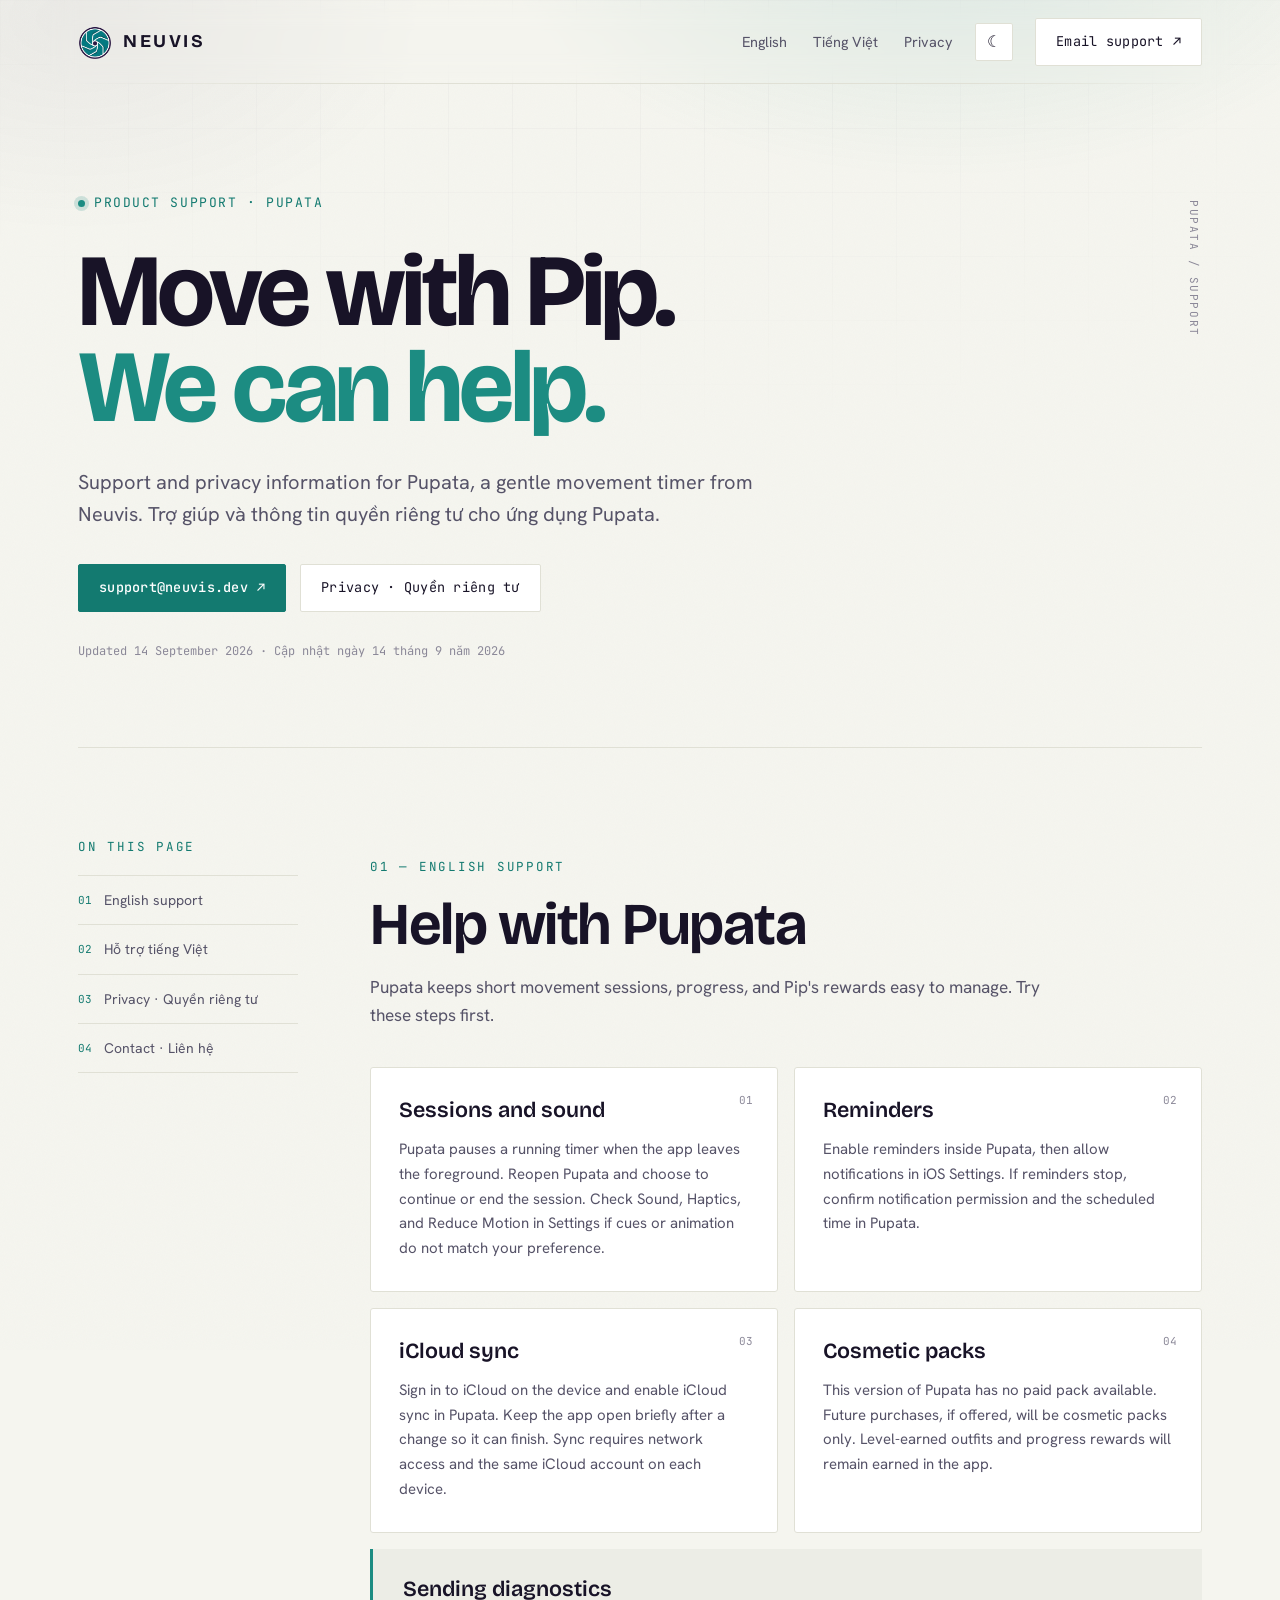
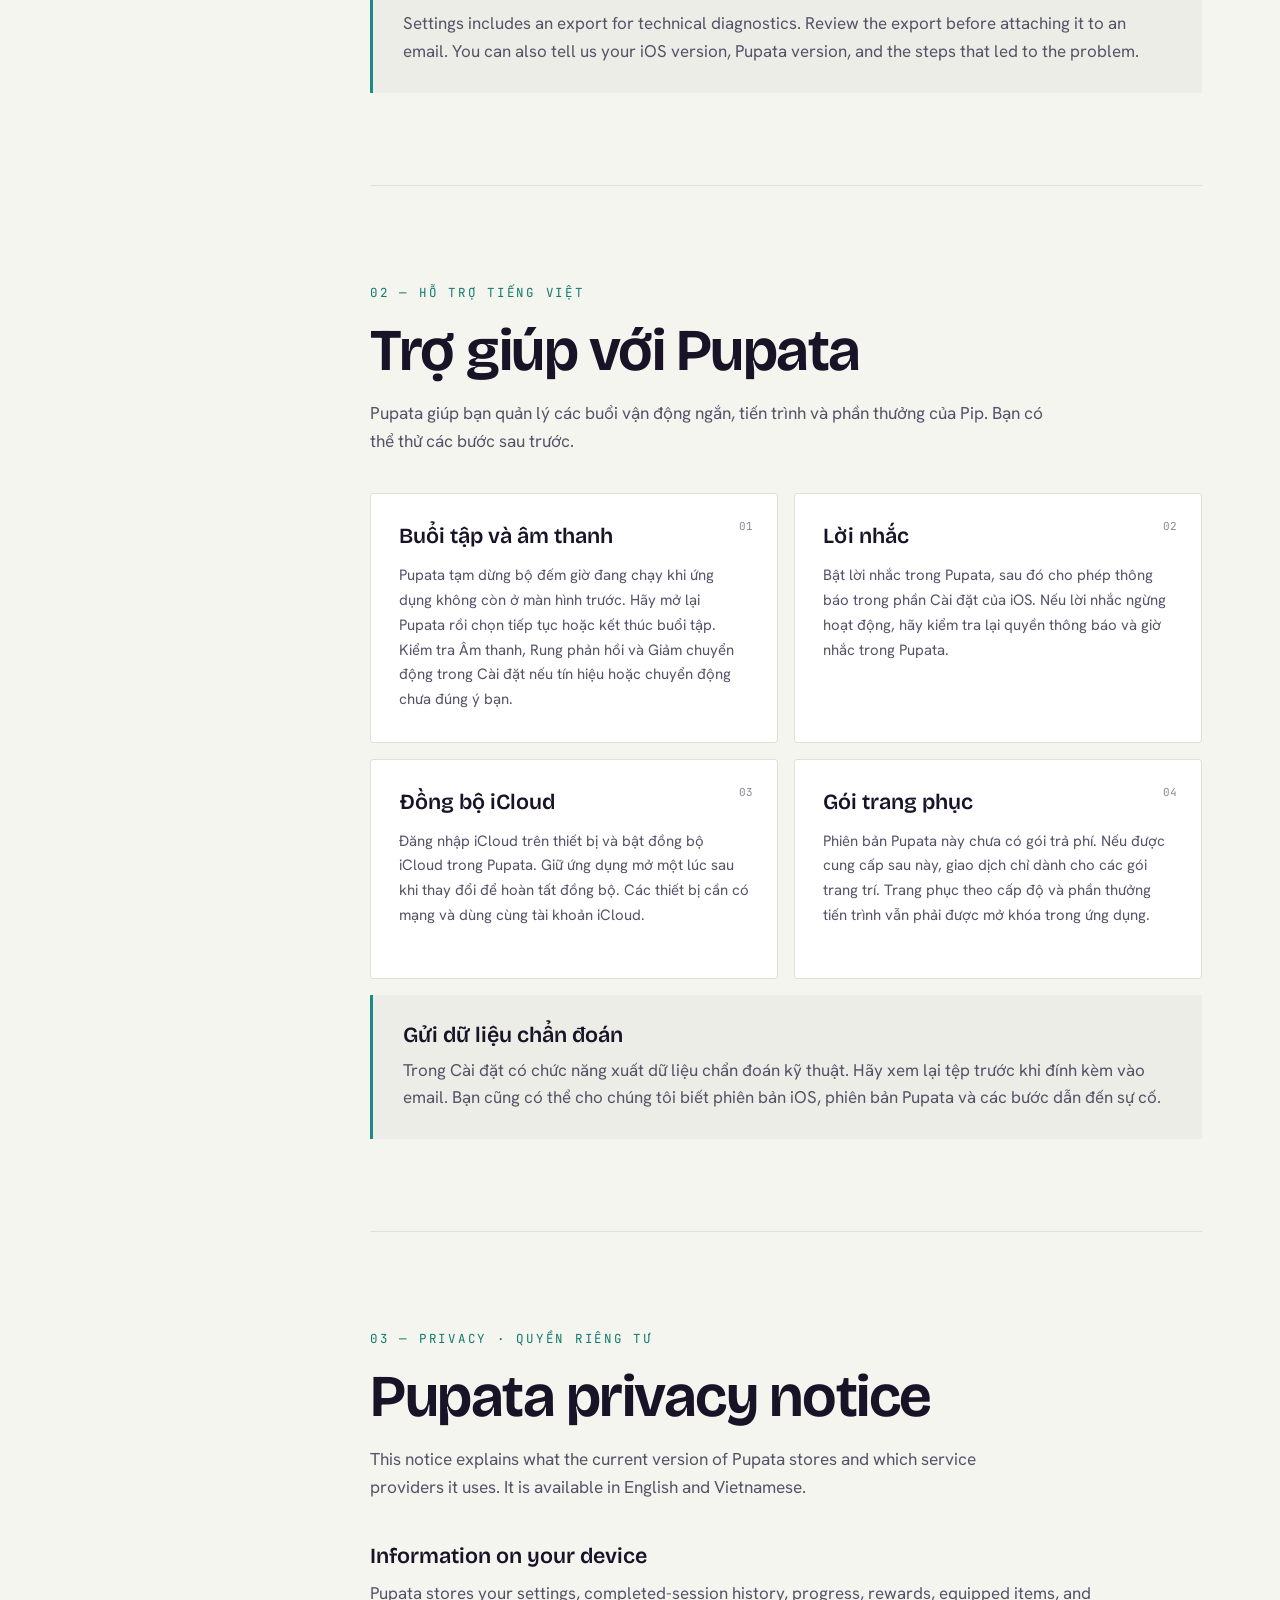
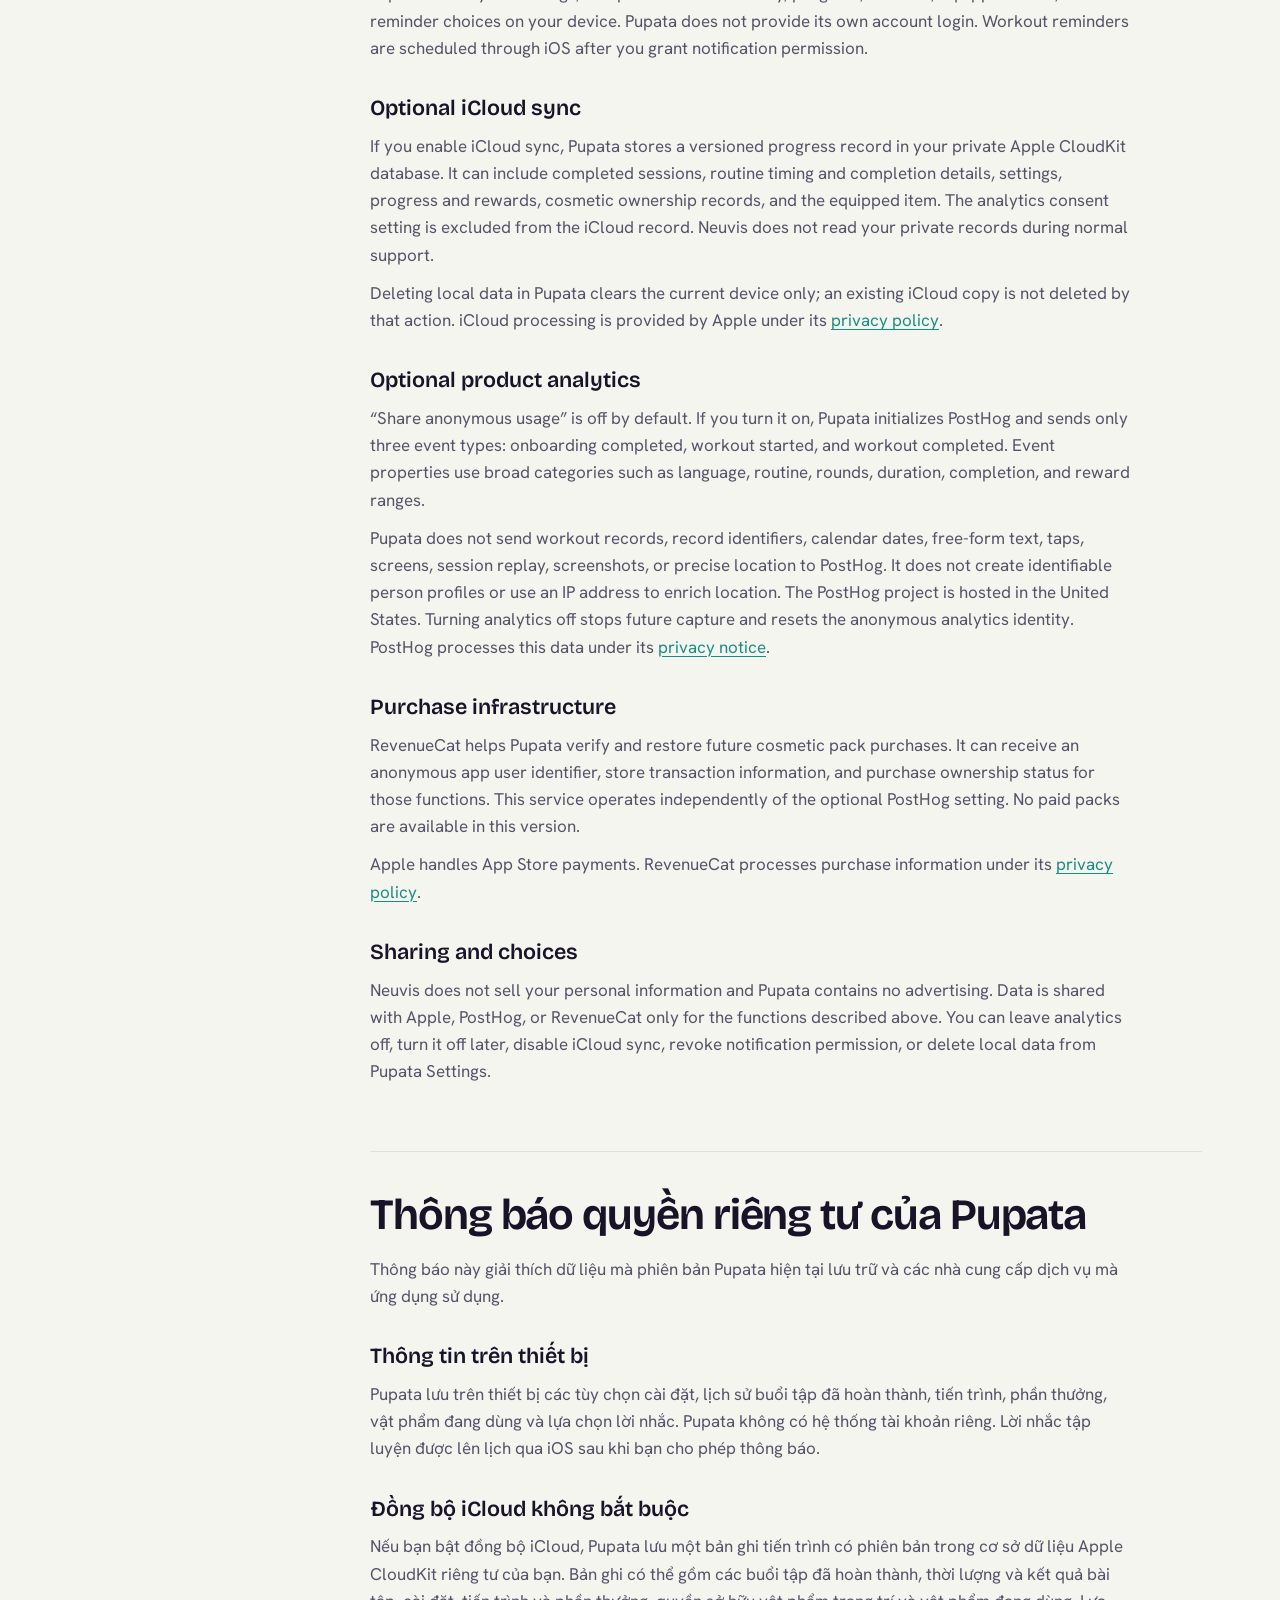
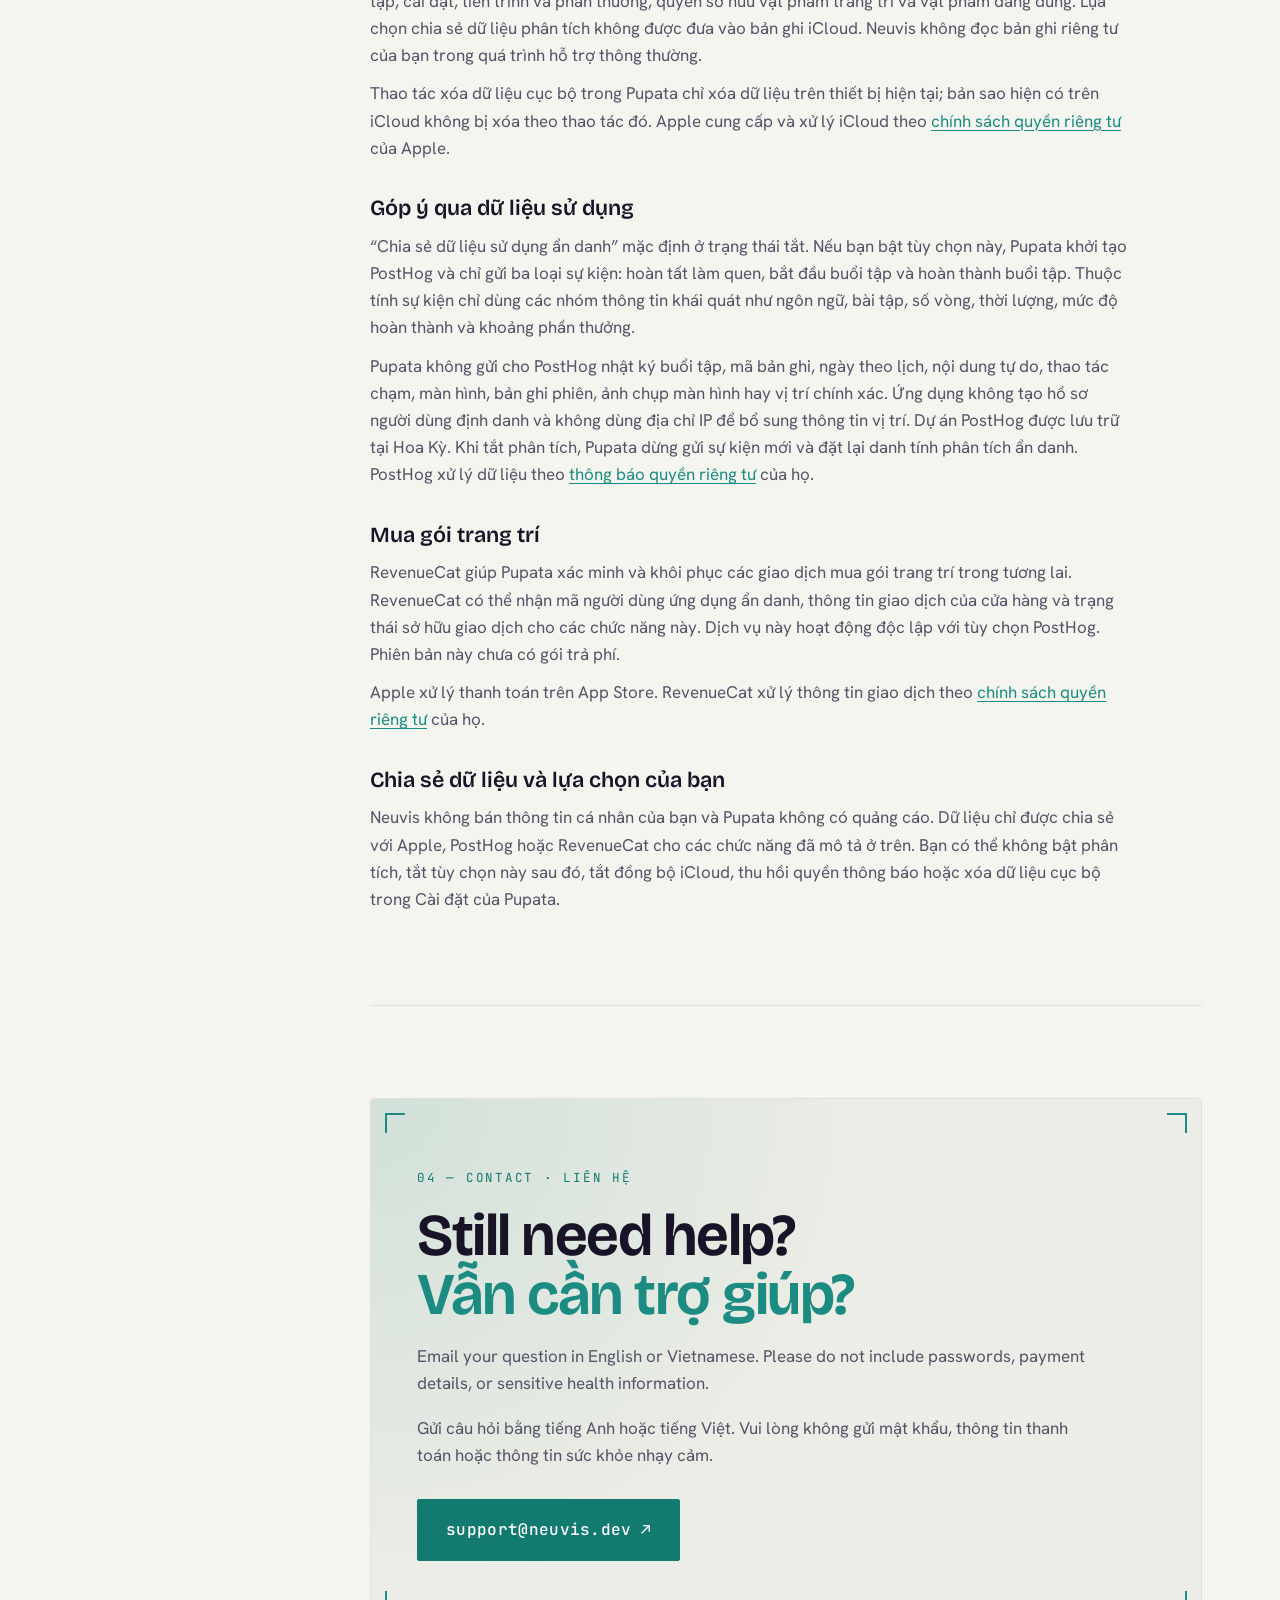
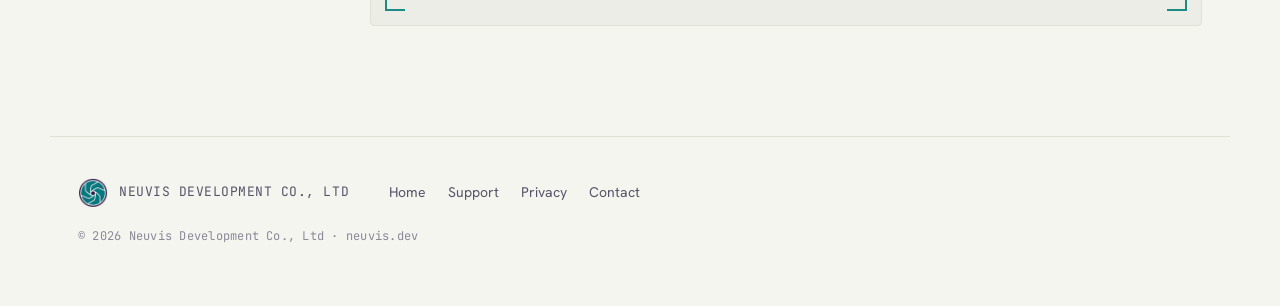
==== support/index.html @ 1e4b280a "Add Pupata support and privacy page" ====
<!DOCTYPE html>
<html lang="en">
<head>
<meta charset="UTF-8" />
<meta name="viewport" content="width=device-width, initial-scale=1.0" />
<title>Pupata support &amp; privacy — Neuvis</title>
<meta name="description" content="English and Vietnamese support, privacy details, and contact information for the Pupata movement timer." />
<meta name="theme-color" content="#f5f5f0" />

<meta property="og:type" content="website" />
<meta property="og:title" content="Pupata support &amp; privacy" />
<meta property="og:description" content="Help, privacy details, and contact information for Pupata." />
<meta property="og:image" content="https://neuvis.dev/assets/og.png" />
<meta property="og:url" content="https://neuvis.dev/support/" />
<meta name="twitter:card" content="summary_large_image" />

<link rel="icon" type="image/png" href="../assets/favicon.png" />
<link rel="apple-touch-icon" href="../assets/apple-touch-icon.png" />
<link rel="canonical" href="https://neuvis.dev/support/" />

<script>try{var t=localStorage.getItem('neuvis-theme');if(t)document.documentElement.setAttribute('data-theme',t);}catch(e){}</script>

<link rel="preconnect" href="https://fonts.googleapis.com" />
<link rel="preconnect" href="https://fonts.gstatic.com" crossorigin />
<link href="https://fonts.googleapis.com/css2?family=Bricolage+Grotesque:opsz,wght@12..96,400;12..96,500;12..96,600;12..96,700;12..96,800&amp;family=Hanken+Grotesk:wght@400;500;600&amp;family=JetBrains+Mono:wght@400;500&amp;display=swap" rel="stylesheet" />
<link rel="stylesheet" href="../styles.css" />
</head>
<body>
<div class="grain" aria-hidden="true"></div>
<div class="grid-bg" aria-hidden="true"></div>

<header class="nav" id="top">
  <a class="nav__brand" href="../" aria-label="Neuvis home">
    <img src="../assets/mark.png" alt="" class="nav__mark" width="34" height="34" />
    <span class="nav__name">NEUVIS</span>
  </a>
  <nav class="nav__links" aria-label="Support page">
    <a href="#english">English</a>
    <a href="#tieng-viet" lang="vi">Tiếng Việt</a>
    <a href="#privacy">Privacy</a>
  </nav>
  <button class="theme" id="themeBtn" aria-label="Switch to dark mode" title="Toggle theme"><span class="theme__icon">☾</span></button>
  <a href="mailto:support@neuvis.dev" class="btn btn--ghost nav__cta">
    <span>Email support</span><i class="arrow">↗</i>
  </a>
  <button class="nav__menu" aria-label="Menu" id="menuBtn">≡</button>
</header>

<main class="support-page">
  <section class="support-hero">
    <p class="hero__eyebrow reveal"><span class="dot"></span>Product support · Pupata</p>
    <h1 class="support-hero__title reveal" style="--d:1">Move with Pip.<br /><em>We can help.</em></h1>
    <p class="support-hero__lede reveal" style="--d:2">
      Support and privacy information for Pupata, a gentle movement timer from Neuvis.
      Trợ giúp và thông tin quyền riêng tư cho ứng dụng Pupata.
    </p>
    <div class="support-hero__actions reveal" style="--d:3">
      <a href="mailto:support@neuvis.dev" class="btn btn--solid"><span>support@neuvis.dev</span><i class="arrow">↗</i></a>
      <a href="#privacy" class="btn btn--ghost"><span>Privacy · Quyền riêng tư</span></a>
    </div>
    <p class="policy-meta reveal" style="--d:4">Updated 14 September 2026 · Cập nhật ngày 14 tháng 9 năm 2026</p>
  </section>

  <div class="support-shell">
    <aside class="support-toc" aria-label="On this page">
      <span class="kicker">On this page</span>
      <nav>
        <a href="#english"><span>01</span> English support</a>
        <a href="#tieng-viet"><span>02</span> Hỗ trợ tiếng Việt</a>
        <a href="#privacy"><span>03</span> Privacy · Quyền riêng tư</a>
        <a href="#contact"><span>04</span> Contact · Liên hệ</a>
      </nav>
    </aside>

    <div class="support-content">
      <section class="support-section" id="english" lang="en">
        <span class="kicker">01 — English support</span>
        <h2>Help with Pupata</h2>
        <p class="support-section__intro">Pupata keeps short movement sessions, progress, and Pip's rewards easy to manage. Try these steps first.</p>

        <div class="support-grid">
          <article class="support-card">
            <span class="support-card__no">01</span>
            <h3>Sessions and sound</h3>
            <p>Pupata pauses a running timer when the app leaves the foreground. Reopen Pupata and choose to continue or end the session. Check Sound, Haptics, and Reduce Motion in Settings if cues or animation do not match your preference.</p>
          </article>
          <article class="support-card">
            <span class="support-card__no">02</span>
            <h3>Reminders</h3>
            <p>Enable reminders inside Pupata, then allow notifications in iOS Settings. If reminders stop, confirm notification permission and the scheduled time in Pupata.</p>
          </article>
          <article class="support-card">
            <span class="support-card__no">03</span>
            <h3>iCloud sync</h3>
            <p>Sign in to iCloud on the device and enable iCloud sync in Pupata. Keep the app open briefly after a change so it can finish. Sync requires network access and the same iCloud account on each device.</p>
          </article>
          <article class="support-card">
            <span class="support-card__no">04</span>
            <h3>Cosmetic packs</h3>
            <p>This version of Pupata has no paid pack available. Future purchases, if offered, will be cosmetic packs only. Level-earned outfits and progress rewards will remain earned in the app.</p>
          </article>
        </div>

        <div class="support-callout">
          <h3>Sending diagnostics</h3>
          <p>Settings includes an export for technical diagnostics. Review the export before attaching it to an email. You can also tell us your iOS version, Pupata version, and the steps that led to the problem.</p>
        </div>
      </section>

      <section class="support-section" id="tieng-viet" lang="vi">
        <span class="kicker">02 — Hỗ trợ tiếng Việt</span>
        <h2>Trợ giúp với Pupata</h2>
        <p class="support-section__intro">Pupata giúp bạn quản lý các buổi vận động ngắn, tiến trình và phần thưởng của Pip. Bạn có thể thử các bước sau trước.</p>

        <div class="support-grid">
          <article class="support-card">
            <span class="support-card__no">01</span>
            <h3>Buổi tập và âm thanh</h3>
            <p>Pupata tạm dừng bộ đếm giờ đang chạy khi ứng dụng không còn ở màn hình trước. Hãy mở lại Pupata rồi chọn tiếp tục hoặc kết thúc buổi tập. Kiểm tra Âm thanh, Rung phản hồi và Giảm chuyển động trong Cài đặt nếu tín hiệu hoặc chuyển động chưa đúng ý bạn.</p>
          </article>
          <article class="support-card">
            <span class="support-card__no">02</span>
            <h3>Lời nhắc</h3>
            <p>Bật lời nhắc trong Pupata, sau đó cho phép thông báo trong phần Cài đặt của iOS. Nếu lời nhắc ngừng hoạt động, hãy kiểm tra lại quyền thông báo và giờ nhắc trong Pupata.</p>
          </article>
          <article class="support-card">
            <span class="support-card__no">03</span>
            <h3>Đồng bộ iCloud</h3>
            <p>Đăng nhập iCloud trên thiết bị và bật đồng bộ iCloud trong Pupata. Giữ ứng dụng mở một lúc sau khi thay đổi để hoàn tất đồng bộ. Các thiết bị cần có mạng và dùng cùng tài khoản iCloud.</p>
          </article>
          <article class="support-card">
            <span class="support-card__no">04</span>
            <h3>Gói trang phục</h3>
            <p>Phiên bản Pupata này chưa có gói trả phí. Nếu được cung cấp sau này, giao dịch chỉ dành cho các gói trang trí. Trang phục theo cấp độ và phần thưởng tiến trình vẫn phải được mở khóa trong ứng dụng.</p>
          </article>
        </div>

        <div class="support-callout">
          <h3>Gửi dữ liệu chẩn đoán</h3>
          <p>Trong Cài đặt có chức năng xuất dữ liệu chẩn đoán kỹ thuật. Hãy xem lại tệp trước khi đính kèm vào email. Bạn cũng có thể cho chúng tôi biết phiên bản iOS, phiên bản Pupata và các bước dẫn đến sự cố.</p>
        </div>
      </section>

      <section class="support-section privacy-section" id="privacy">
        <span class="kicker">03 — Privacy · Quyền riêng tư</span>
        <h2>Pupata privacy notice</h2>
        <p class="support-section__intro">This notice explains what the current version of Pupata stores and which service providers it uses. It is available in English and Vietnamese.</p>

        <div class="privacy-language" lang="en">
          <h3>Information on your device</h3>
          <p>Pupata stores your settings, completed-session history, progress, rewards, equipped items, and reminder choices on your device. Pupata does not provide its own account login. Workout reminders are scheduled through iOS after you grant notification permission.</p>

          <h3>Optional iCloud sync</h3>
          <p>If you enable iCloud sync, Pupata stores a versioned progress record in your private Apple CloudKit database. It can include completed sessions, routine timing and completion details, settings, progress and rewards, cosmetic ownership records, and the equipped item. The analytics consent setting is excluded from the iCloud record. Neuvis does not read your private records during normal support.</p>
          <p>Deleting local data in Pupata clears the current device only; an existing iCloud copy is not deleted by that action. iCloud processing is provided by Apple under its <a class="inline-link" href="https://www.apple.com/legal/privacy/" rel="noopener noreferrer">privacy policy</a>.</p>

          <h3>Optional product analytics</h3>
          <p>“Share anonymous usage” is off by default. If you turn it on, Pupata initializes PostHog and sends only three event types: onboarding completed, workout started, and workout completed. Event properties use broad categories such as language, routine, rounds, duration, completion, and reward ranges.</p>
          <p>Pupata does not send workout records, record identifiers, calendar dates, free-form text, taps, screens, session replay, screenshots, or precise location to PostHog. It does not create identifiable person profiles or use an IP address to enrich location. The PostHog project is hosted in the United States. Turning analytics off stops future capture and resets the anonymous analytics identity. PostHog processes this data under its <a class="inline-link" href="https://posthog.com/privacy" rel="noopener noreferrer">privacy notice</a>.</p>

          <h3>Purchase infrastructure</h3>
          <p>RevenueCat helps Pupata verify and restore future cosmetic pack purchases. It can receive an anonymous app user identifier, store transaction information, and purchase ownership status for those functions. This service operates independently of the optional PostHog setting. No paid packs are available in this version.</p>
          <p>Apple handles App Store payments. RevenueCat processes purchase information under its <a class="inline-link" href="https://www.revenuecat.com/privacy/" rel="noopener noreferrer">privacy policy</a>.</p>

          <h3>Sharing and choices</h3>
          <p>Neuvis does not sell your personal information and Pupata contains no advertising. Data is shared with Apple, PostHog, or RevenueCat only for the functions described above. You can leave analytics off, turn it off later, disable iCloud sync, revoke notification permission, or delete local data from Pupata Settings.</p>
        </div>

        <hr class="language-rule" />

        <div class="privacy-language" lang="vi">
          <h2>Thông báo quyền riêng tư của Pupata</h2>
          <p>Thông báo này giải thích dữ liệu mà phiên bản Pupata hiện tại lưu trữ và các nhà cung cấp dịch vụ mà ứng dụng sử dụng.</p>

          <h3>Thông tin trên thiết bị</h3>
          <p>Pupata lưu trên thiết bị các tùy chọn cài đặt, lịch sử buổi tập đã hoàn thành, tiến trình, phần thưởng, vật phẩm đang dùng và lựa chọn lời nhắc. Pupata không có hệ thống tài khoản riêng. Lời nhắc tập luyện được lên lịch qua iOS sau khi bạn cho phép thông báo.</p>

          <h3>Đồng bộ iCloud không bắt buộc</h3>
          <p>Nếu bạn bật đồng bộ iCloud, Pupata lưu một bản ghi tiến trình có phiên bản trong cơ sở dữ liệu Apple CloudKit riêng tư của bạn. Bản ghi có thể gồm các buổi tập đã hoàn thành, thời lượng và kết quả bài tập, cài đặt, tiến trình và phần thưởng, quyền sở hữu vật phẩm trang trí và vật phẩm đang dùng. Lựa chọn chia sẻ dữ liệu phân tích không được đưa vào bản ghi iCloud. Neuvis không đọc bản ghi riêng tư của bạn trong quá trình hỗ trợ thông thường.</p>
          <p>Thao tác xóa dữ liệu cục bộ trong Pupata chỉ xóa dữ liệu trên thiết bị hiện tại; bản sao hiện có trên iCloud không bị xóa theo thao tác đó. Apple cung cấp và xử lý iCloud theo <a class="inline-link" href="https://www.apple.com/vn/legal/privacy/" rel="noopener noreferrer">chính sách quyền riêng tư</a> của Apple.</p>

          <h3>Góp ý qua dữ liệu sử dụng</h3>
          <p>“Chia sẻ dữ liệu sử dụng ẩn danh” mặc định ở trạng thái tắt. Nếu bạn bật tùy chọn này, Pupata khởi tạo PostHog và chỉ gửi ba loại sự kiện: hoàn tất làm quen, bắt đầu buổi tập và hoàn thành buổi tập. Thuộc tính sự kiện chỉ dùng các nhóm thông tin khái quát như ngôn ngữ, bài tập, số vòng, thời lượng, mức độ hoàn thành và khoảng phần thưởng.</p>
          <p>Pupata không gửi cho PostHog nhật ký buổi tập, mã bản ghi, ngày theo lịch, nội dung tự do, thao tác chạm, màn hình, bản ghi phiên, ảnh chụp màn hình hay vị trí chính xác. Ứng dụng không tạo hồ sơ người dùng định danh và không dùng địa chỉ IP để bổ sung thông tin vị trí. Dự án PostHog được lưu trữ tại Hoa Kỳ. Khi tắt phân tích, Pupata dừng gửi sự kiện mới và đặt lại danh tính phân tích ẩn danh. PostHog xử lý dữ liệu theo <a class="inline-link" href="https://posthog.com/privacy" rel="noopener noreferrer">thông báo quyền riêng tư</a> của họ.</p>

          <h3>Mua gói trang trí</h3>
          <p>RevenueCat giúp Pupata xác minh và khôi phục các giao dịch mua gói trang trí trong tương lai. RevenueCat có thể nhận mã người dùng ứng dụng ẩn danh, thông tin giao dịch của cửa hàng và trạng thái sở hữu giao dịch cho các chức năng này. Dịch vụ này hoạt động độc lập với tùy chọn PostHog. Phiên bản này chưa có gói trả phí.</p>
          <p>Apple xử lý thanh toán trên App Store. RevenueCat xử lý thông tin giao dịch theo <a class="inline-link" href="https://www.revenuecat.com/privacy/" rel="noopener noreferrer">chính sách quyền riêng tư</a> của họ.</p>

          <h3>Chia sẻ dữ liệu và lựa chọn của bạn</h3>
          <p>Neuvis không bán thông tin cá nhân của bạn và Pupata không có quảng cáo. Dữ liệu chỉ được chia sẻ với Apple, PostHog hoặc RevenueCat cho các chức năng đã mô tả ở trên. Bạn có thể không bật phân tích, tắt tùy chọn này sau đó, tắt đồng bộ iCloud, thu hồi quyền thông báo hoặc xóa dữ liệu cục bộ trong Cài đặt của Pupata.</p>
        </div>
      </section>

      <section class="support-contact" id="contact">
        <span class="reticle__b tl"></span><span class="reticle__b tr"></span>
        <span class="reticle__b bl"></span><span class="reticle__b br"></span>
        <span class="kicker">04 — Contact · Liên hệ</span>
        <h2>Still need help?<br /><em>Vẫn cần trợ giúp?</em></h2>
        <p>Email your question in English or Vietnamese. Please do not include passwords, payment details, or sensitive health information.</p>
        <p lang="vi">Gửi câu hỏi bằng tiếng Anh hoặc tiếng Việt. Vui lòng không gửi mật khẩu, thông tin thanh toán hoặc thông tin sức khỏe nhạy cảm.</p>
        <a href="mailto:support@neuvis.dev" class="btn btn--solid btn--lg"><span>support@neuvis.dev</span><i class="arrow">↗</i></a>
      </section>
    </div>
  </div>
</main>

<footer class="footer">
  <div class="footer__brand">
    <img src="../assets/mark.png" alt="" width="30" height="30" />
    <span>NEUVIS DEVELOPMENT CO., LTD</span>
  </div>
  <nav class="footer__links" aria-label="Footer">
    <a href="../">Home</a>
    <a href="./">Support</a>
    <a href="#privacy">Privacy</a>
    <a href="mailto:support@neuvis.dev">Contact</a>
  </nav>
  <p class="footer__legal">© <span id="yr">2026</span> Neuvis Development Co., Ltd · neuvis.dev</p>
</footer>

<script src="../script.js"></script>
</body>
</html>
---- styles.css ----
/* ============================================================
   Neuvis — computer-vision & video-analysis studio
   Light theme by default · dark theme via [data-theme="dark"]
   ============================================================ */
:root {
  /* light (default) */
  --bg:        #f5f5ef;
  --bg-2:      #ecede6;
  --surface:   #ffffff;
  --line:      #e0e0d5;
  --navy:      #2a1f4e;
  --teal:      #137a70;
  --teal-br:   #1c8c82;
  --teal-dim:  #4cb3a8;
  --ink:       #181327;
  --muted:     #565368;
  --faint:     #8b8898;
  --on-teal:   #ffffff;
  --grid:      rgba(42,31,78,.055);
  --glow:      radial-gradient(58% 48% at 74% -10%, rgba(28,140,130,.12), transparent 62%),
               radial-gradient(46% 40% at 6% 2%, rgba(42,31,78,.05), transparent 60%);
  --grain-op:  .025;
  --maxw:      1180px;
  color-scheme: light;

  --display: "Bricolage Grotesque", "Hanken Grotesk", sans-serif;
  --body:    "Hanken Grotesk", system-ui, sans-serif;
  --mono:    "JetBrains Mono", ui-monospace, monospace;
}
[data-theme="dark"] {
  --bg:        #0b0912;
  --bg-2:      #11101c;
  --surface:   #15131f;
  --line:      #272338;
  --navy:      #2a1f4e;
  --teal:      #1c8c82;
  --teal-br:   #34e0ce;
  --teal-dim:  #1a7a72;
  --ink:       #ecebf4;
  --muted:     #9b98ad;
  --faint:     #67637c;
  --on-teal:   #04130f;
  --grid:      rgba(150,150,190,.07);
  --glow:      radial-gradient(60% 50% at 70% -5%, rgba(52,224,206,.10), transparent 60%),
               radial-gradient(50% 40% at 10% 8%, rgba(42,31,78,.45), transparent 60%);
  --grain-op:  .04;
  color-scheme: dark;
}

* { box-sizing: border-box; margin: 0; padding: 0; }
html { scroll-behavior: smooth; }

body {
  background: var(--bg);
  color: var(--ink);
  font-family: var(--body);
  font-size: 17px;
  line-height: 1.6;
  -webkit-font-smoothing: antialiased;
  overflow-x: hidden;
  transition: background .35s ease, color .35s ease;
}
::selection { background: var(--teal); color: #fff; }

a { color: inherit; text-decoration: none; }
em { font-style: normal; color: var(--teal-br); }
strong { color: var(--ink); font-weight: 600; }

/* ---------- atmosphere ---------- */
.grid-bg {
  position: fixed; inset: 0; z-index: -2; pointer-events: none;
  background-image:
    linear-gradient(var(--grid) 1px, transparent 1px),
    linear-gradient(90deg, var(--grid) 1px, transparent 1px);
  background-size: 64px 64px;
  -webkit-mask-image: radial-gradient(ellipse 90% 70% at 50% 0%, #000 0%, transparent 75%);
          mask-image: radial-gradient(ellipse 90% 70% at 50% 0%, #000 0%, transparent 75%);
  opacity: .6;
}
body::before {
  content: ""; position: fixed; z-index: -2; inset: 0; pointer-events: none;
  background: var(--glow);
}
.grain {
  position: fixed; inset: -50%; z-index: -1; pointer-events: none; opacity: var(--grain-op);
  background-image: url("data:image/svg+xml,%3Csvg xmlns='http://www.w3.org/2000/svg' width='120' height='120'%3E%3Cfilter id='n'%3E%3CfeTurbulence type='fractalNoise' baseFrequency='.9' numOctaves='3'/%3E%3C/filter%3E%3Crect width='100%25' height='100%25' filter='url(%23n)'/%3E%3C/svg%3E");
}

/* ---------- nav ---------- */
.nav {
  position: sticky; top: 0; z-index: 50;
  display: flex; align-items: center; gap: 22px;
  max-width: var(--maxw); margin: 0 auto; padding: 18px 28px;
  backdrop-filter: blur(12px);
}
.nav::after {
  content: ""; position: absolute; left: 28px; right: 28px; bottom: 0; height: 1px;
  background: linear-gradient(90deg, transparent, var(--line) 20%, var(--line) 80%, transparent);
}
.nav__brand { display: flex; align-items: center; gap: 11px; }
.nav__mark { display: block; }
.nav__name { font-family: var(--display); font-weight: 700; letter-spacing: .14em; font-size: 18px; }
.nav__links { display: flex; gap: 26px; margin-left: auto; font-size: 14.5px; color: var(--muted); }
.nav__links a { position: relative; transition: color .2s; }
.nav__links a::after {
  content: ""; position: absolute; left: 0; bottom: -5px; height: 1px; width: 0;
  background: var(--teal-br); transition: width .25s;
}
.nav__links a:hover { color: var(--ink); }
.nav__links a:hover::after { width: 100%; }
.nav__menu { display: none; background: none; border: 0; color: var(--ink); font-size: 26px; cursor: pointer; }

/* theme toggle */
.theme {
  display: inline-grid; place-items: center; width: 38px; height: 38px;
  background: var(--surface); border: 1px solid var(--line); border-radius: 2px;
  color: var(--ink); cursor: pointer; font-size: 16px; line-height: 1;
  transition: border-color .2s, color .2s, transform .2s;
}
.theme:hover { border-color: var(--teal); color: var(--teal-br); transform: translateY(-1px); }

/* ---------- buttons ---------- */
.btn {
  display: inline-flex; align-items: center; gap: 9px;
  font-family: var(--mono); font-size: 13.5px; letter-spacing: .02em;
  padding: 12px 20px; border-radius: 2px; border: 1px solid var(--line);
  transition: transform .2s, background .2s, border-color .2s, color .2s;
  white-space: nowrap; cursor: pointer;
}
.btn .arrow { transition: transform .2s; font-style: normal; }
.btn:hover .arrow { transform: translate(2px,-2px); }
.btn--ghost { background: var(--surface); }
.btn--ghost:hover { border-color: var(--teal); color: var(--teal-br); }
.btn--solid { background: var(--teal); color: var(--on-teal); border-color: var(--teal); font-weight: 500; }
.btn--solid:hover { background: var(--teal-br); border-color: var(--teal-br); transform: translateY(-2px); }
.btn--lg { padding: 17px 28px; font-size: 16px; }

/* ---------- hero ---------- */
.hero { position: relative; max-width: var(--maxw); margin: 0 auto; padding: 116px 28px 90px; }
.hero__eyebrow {
  display: inline-flex; align-items: center; gap: 9px;
  font-family: var(--mono); font-size: 13px; letter-spacing: .12em; text-transform: uppercase;
  color: var(--teal); margin-bottom: 30px;
}
.hero__eyebrow .dot { width: 7px; height: 7px; border-radius: 50%; background: var(--teal-br); box-shadow: 0 0 0 4px rgba(28,140,130,.18); animation: pulse 2.4s infinite; }
@keyframes pulse { 0%,100%{ opacity: 1 } 50%{ opacity: .35 } }

.hero__title {
  font-family: var(--display); font-weight: 700; line-height: .92;
  font-size: clamp(3.3rem, 11vw, 8.4rem); letter-spacing: -.03em; margin-bottom: 30px;
}
.hero__title span { display: block; }
.hero__lede { max-width: 620px; font-size: clamp(1.05rem, 2.2vw, 1.32rem); color: var(--muted); margin-bottom: 38px; }
.hero__cta { display: flex; flex-wrap: wrap; gap: 14px; margin-bottom: 54px; }
.hero__meta {
  display: flex; flex-wrap: wrap; gap: 14px 40px;
  font-family: var(--mono); font-size: 12.5px; color: var(--faint); letter-spacing: .03em;
  padding-top: 26px; border-top: 1px solid var(--line);
}
.hero__meta b { color: var(--teal); font-weight: 500; margin-right: 6px; }

.reticle { position: absolute; top: 96px; right: 30px; width: 250px; height: 250px; display: none; opacity: .9; }
@media (min-width: 1080px) { .reticle { display: block; } }
.reticle__b { position: absolute; width: 26px; height: 26px; border: 2px solid var(--teal-br); }
.reticle .tl { top: 0; left: 0; border-right: 0; border-bottom: 0; }
.reticle .tr { top: 0; right: 0; border-left: 0; border-bottom: 0; }
.reticle .bl { bottom: 0; left: 0; border-right: 0; border-top: 0; }
.reticle .br { bottom: 0; right: 0; border-left: 0; border-top: 0; }
.reticle__label { position: absolute; top: -22px; left: 0; font-family: var(--mono); font-size: 11px; color: var(--teal-br); letter-spacing: .04em; background: var(--bg); padding: 0 6px; }
.reticle { animation: scan 6s ease-in-out infinite; }
@keyframes scan { 0%,100%{ transform: translateY(0) } 50%{ transform: translateY(18px) } }

/* ---------- marquee ---------- */
.marquee {
  border-block: 1px solid var(--line); overflow: hidden; padding: 18px 0;
  background: linear-gradient(180deg, transparent, rgba(28,140,130,.05));
}
.marquee__track { display: flex; gap: 26px; width: max-content; animation: slide 38s linear infinite; }
.marquee__track span { font-family: var(--display); font-size: 1.35rem; font-weight: 500; color: var(--muted); white-space: nowrap; }
.marquee__track i { color: var(--teal); font-style: normal; align-self: center; }
@keyframes slide { to { transform: translateX(-50%); } }

/* ---------- sections ---------- */
.section { max-width: var(--maxw); margin: 0 auto; padding: 110px 28px; }
.section__head { margin-bottom: 56px; }
.kicker { display: inline-block; font-family: var(--mono); font-size: 12.5px; letter-spacing: .14em; text-transform: uppercase; color: var(--teal); margin-bottom: 18px; }
.section__title { font-family: var(--display); font-weight: 600; font-size: clamp(2rem, 5vw, 3.4rem); line-height: 1.02; letter-spacing: -.02em; }
.section__lede { color: var(--muted); max-width: 460px; margin-top: 18px; }

/* ---------- service cards ---------- */
.cards { display: grid; grid-template-columns: repeat(2, 1fr); gap: 20px; }
.card {
  position: relative; background: var(--surface); border: 1px solid var(--line);
  padding: 34px 30px 30px; border-radius: 3px; overflow: hidden;
  transition: transform .3s, border-color .3s, box-shadow .3s;
}
.card::before, .card::after { content: ""; position: absolute; width: 14px; height: 14px; transition: all .3s; opacity: 0; }
.card::before { top: 12px; left: 12px; border-top: 2px solid var(--teal-br); border-left: 2px solid var(--teal-br); }
.card::after  { bottom: 12px; right: 12px; border-bottom: 2px solid var(--teal-br); border-right: 2px solid var(--teal-br); }
.card:hover { transform: translateY(-5px); border-color: var(--teal-dim); box-shadow: 0 18px 40px -24px rgba(28,140,130,.45); }
.card:hover::before, .card:hover::after { opacity: 1; }
.card__no { position: absolute; top: 24px; right: 26px; font-family: var(--mono); font-size: 13px; color: var(--faint); }
.card__icon { font-size: 32px; color: var(--teal-br); line-height: 1; margin-bottom: 22px; }
.card h3 { font-family: var(--display); font-weight: 600; font-size: 1.5rem; letter-spacing: -.01em; margin-bottom: 12px; }
.card p { color: var(--muted); font-size: 15.5px; margin-bottom: 20px; }
.tags { list-style: none; display: flex; flex-wrap: wrap; gap: 7px; }
.tags li { font-family: var(--mono); font-size: 11.5px; color: var(--teal); border: 1px solid var(--line); padding: 4px 9px; border-radius: 2px; }

/* ---------- approach ---------- */
.section--split { display: grid; grid-template-columns: 1fr 1.05fr; gap: 60px; align-items: start; }
.section--split .section__head { margin-bottom: 0; position: sticky; top: 100px; }
.steps { list-style: none; display: flex; flex-direction: column; gap: 4px; }
.step { display: flex; gap: 26px; padding: 30px 8px; border-top: 1px solid var(--line); }
.step:last-child { border-bottom: 1px solid var(--line); }
.step__no { font-family: var(--mono); font-size: 14px; color: var(--teal); padding-top: 5px; }
.step h3 { font-family: var(--display); font-weight: 600; font-size: 1.65rem; margin-bottom: 8px; }
.step p { color: var(--muted); font-size: 15.5px; }

/* ---------- about ---------- */
.section--about { display: grid; grid-template-columns: 1.3fr .7fr; gap: 60px; align-items: center; }
.about__lead { font-family: var(--display); font-weight: 500; font-size: clamp(1.5rem, 3vw, 2.1rem); line-height: 1.18; letter-spacing: -.015em; margin-bottom: 22px; }
.about p { color: var(--muted); }
.about__logo { display: flex; justify-content: center; }
.about__logo img { max-width: 100%; height: auto; filter: drop-shadow(0 18px 50px rgba(28,140,130,.18)); }

/* ---------- contact ---------- */
.contact {
  position: relative; max-width: 940px; margin: 60px auto 110px; padding: 86px 40px;
  text-align: center; border: 1px solid var(--line); border-radius: 4px;
  background: radial-gradient(70% 120% at 50% 0%, rgba(28,140,130,.12), transparent 70%), var(--bg-2);
}
.contact__title { font-family: var(--display); font-weight: 700; font-size: clamp(2.4rem, 6vw, 4.6rem); line-height: .98; letter-spacing: -.03em; margin: 6px 0 18px; }
.contact__lede { color: var(--muted); margin-bottom: 34px; }
.contact .reticle__b { width: 22px; height: 22px; }
.contact .tl { top: 16px; left: 16px; border-right: 0; border-bottom: 0; }
.contact .tr { top: 16px; right: 16px; border-left: 0; border-bottom: 0; }
.contact .bl { bottom: 16px; left: 16px; border-right: 0; border-top: 0; }
.contact .br { bottom: 16px; right: 16px; border-left: 0; border-top: 0; }

/* ---------- footer ---------- */
.footer {
  max-width: var(--maxw); margin: 0 auto; padding: 40px 28px 60px;
  display: flex; flex-wrap: wrap; align-items: center; gap: 20px 40px; border-top: 1px solid var(--line);
}
.footer__brand { display: flex; align-items: center; gap: 11px; font-family: var(--mono); font-size: 13px; letter-spacing: .04em; color: var(--muted); }
.footer__links { display: flex; gap: 22px; font-size: 14px; color: var(--muted); }
.footer__links a:hover { color: var(--teal-br); }
.footer__legal { width: 100%; font-family: var(--mono); font-size: 12px; color: var(--faint); letter-spacing: .02em; }

/* ---------- product support ---------- */
.support-page { max-width: var(--maxw); margin: 0 auto; padding: 0 28px 110px; }
.support-page section[id] { scroll-margin-top: 96px; }
.support-hero { position: relative; padding: 104px 0 86px; border-bottom: 1px solid var(--line); }
.support-hero::after {
  content: "PUPATA / SUPPORT"; position: absolute; right: 0; top: 116px;
  font-family: var(--mono); font-size: 11px; letter-spacing: .14em; color: var(--faint);
  writing-mode: vertical-rl;
}
.support-hero__title {
  max-width: 850px; font-family: var(--display); font-weight: 700;
  font-size: clamp(3rem, 8vw, 6.7rem); line-height: .94; letter-spacing: -.035em;
}
.support-hero__lede { max-width: 690px; margin-top: 30px; color: var(--muted); font-size: clamp(1.05rem, 2vw, 1.25rem); }
.support-hero__actions { display: flex; flex-wrap: wrap; gap: 14px; margin-top: 34px; }
.policy-meta { margin-top: 30px; font-family: var(--mono); font-size: 12px; color: var(--faint); }

.support-shell { display: grid; grid-template-columns: 220px minmax(0, 1fr); gap: 72px; padding-top: 84px; align-items: start; }
.support-toc { position: sticky; top: 104px; }
.support-toc nav { display: flex; flex-direction: column; border-top: 1px solid var(--line); }
.support-toc a { display: flex; gap: 12px; padding: 13px 0; border-bottom: 1px solid var(--line); color: var(--muted); font-size: 14px; transition: color .2s; }
.support-toc a:hover { color: var(--teal-br); }
.support-toc a span { font-family: var(--mono); font-size: 11px; color: var(--teal); padding-top: 3px; }

.support-content { min-width: 0; }
.support-section { padding: 20px 0 92px; border-bottom: 1px solid var(--line); }
.support-section + .support-section { padding-top: 92px; }
.support-section h2, .support-contact h2 {
  font-family: var(--display); font-weight: 650; font-size: clamp(2.2rem, 5vw, 3.7rem);
  line-height: 1; letter-spacing: -.025em;
}
.support-section__intro { max-width: 680px; margin-top: 20px; color: var(--muted); font-size: 1.08rem; }
.support-grid { display: grid; grid-template-columns: repeat(2, minmax(0, 1fr)); gap: 16px; margin-top: 38px; }
.support-card { position: relative; min-height: 220px; padding: 30px 28px; background: var(--surface); border: 1px solid var(--line); border-radius: 3px; }
.support-card__no { position: absolute; top: 24px; right: 24px; font-family: var(--mono); font-size: 11px; color: var(--faint); }
.support-card h3, .support-callout h3, .privacy-language h3 {
  font-family: var(--display); font-weight: 600; font-size: 1.35rem; line-height: 1.2;
}
.support-card p { margin-top: 13px; color: var(--muted); font-size: 15px; line-height: 1.65; }
.support-callout { margin-top: 16px; padding: 28px 30px; border-left: 3px solid var(--teal-br); background: var(--bg-2); }
.support-callout p { margin-top: 8px; color: var(--muted); }

.privacy-language { max-width: 760px; margin-top: 42px; }
.privacy-language h2 { margin-bottom: 18px; font-size: clamp(1.8rem, 4vw, 2.7rem); }
.privacy-language h3 { margin-top: 34px; }
.privacy-language p { margin-top: 11px; color: var(--muted); }
.inline-link { color: var(--teal-br); text-decoration: underline; text-decoration-thickness: 1px; text-underline-offset: 3px; }
.inline-link:hover { color: var(--ink); }
.language-rule { margin: 66px 0 0; border: 0; border-top: 1px solid var(--line); }

.support-contact {
  position: relative; margin-top: 92px; padding: 64px 46px; text-align: left;
  border: 1px solid var(--line); border-radius: 4px;
  background: radial-gradient(90% 140% at 0% 0%, rgba(28,140,130,.13), transparent 68%), var(--bg-2);
}
.support-contact p { max-width: 680px; margin-top: 18px; color: var(--muted); }
.support-contact .btn { margin-top: 30px; }
.support-contact .reticle__b { width: 20px; height: 20px; }
.support-contact .tl { top: 14px; left: 14px; border-right: 0; border-bottom: 0; }
.support-contact .tr { top: 14px; right: 14px; border-left: 0; border-bottom: 0; }
.support-contact .bl { bottom: 14px; left: 14px; border-right: 0; border-top: 0; }
.support-contact .br { bottom: 14px; right: 14px; border-left: 0; border-top: 0; }

/* ---------- reveal ---------- */
.reveal { opacity: 0; transform: translateY(22px); transition: opacity .7s ease, transform .7s ease; transition-delay: calc(var(--d, 0) * 90ms); }
.reveal.in { opacity: 1; transform: none; }
@media (prefers-reduced-motion: reduce) {
  .reveal { opacity: 1; transform: none; transition: none; }
  .reticle, .hero__eyebrow .dot, .marquee__track { animation: none; }
  html { scroll-behavior: auto; }
}

/* ---------- responsive ---------- */
@media (max-width: 860px) {
  .nav__links { display: none; }
  .nav__cta { display: none; }
  .nav__menu { display: block; }
  .theme { margin-left: auto; }
  .nav.open .nav__links {
    display: flex; position: absolute; top: 100%; left: 0; right: 0; flex-direction: column;
    gap: 0; background: var(--bg-2); border-bottom: 1px solid var(--line);
  }
  .nav.open .nav__links a { padding: 16px 28px; border-top: 1px solid var(--line); }
  .cards { grid-template-columns: 1fr; }
  .section--split, .section--about { grid-template-columns: 1fr; gap: 36px; }
  .section--split .section__head { position: static; }
  .about__logo { order: -1; }
  .support-shell { grid-template-columns: 1fr; gap: 28px; padding-top: 58px; }
  .support-toc { position: static; }
  .support-toc nav { display: grid; grid-template-columns: repeat(2, 1fr); }
  .support-toc a:nth-child(odd) { border-right: 1px solid var(--line); padding-right: 18px; }
  .support-toc a:nth-child(even) { padding-left: 18px; }
}
@media (max-width: 480px) {
  body { font-size: 16px; }
  .section { padding: 78px 22px; }
  .hero { padding: 80px 22px 70px; }
  .contact { padding: 60px 24px; margin-inline: 14px; }
  .support-page { padding: 0 22px 78px; }
  .support-hero { padding: 76px 0 62px; }
  .support-hero::after { display: none; }
  .support-toc nav { grid-template-columns: 1fr; }
  .support-toc a:nth-child(odd), .support-toc a:nth-child(even) { border-right: 0; padding-inline: 0; }
  .support-section { padding-bottom: 72px; }
  .support-section + .support-section { padding-top: 72px; }
  .support-grid { grid-template-columns: 1fr; }
  .support-card { min-height: 0; }
  .support-contact { margin-top: 72px; padding: 54px 24px; }
}
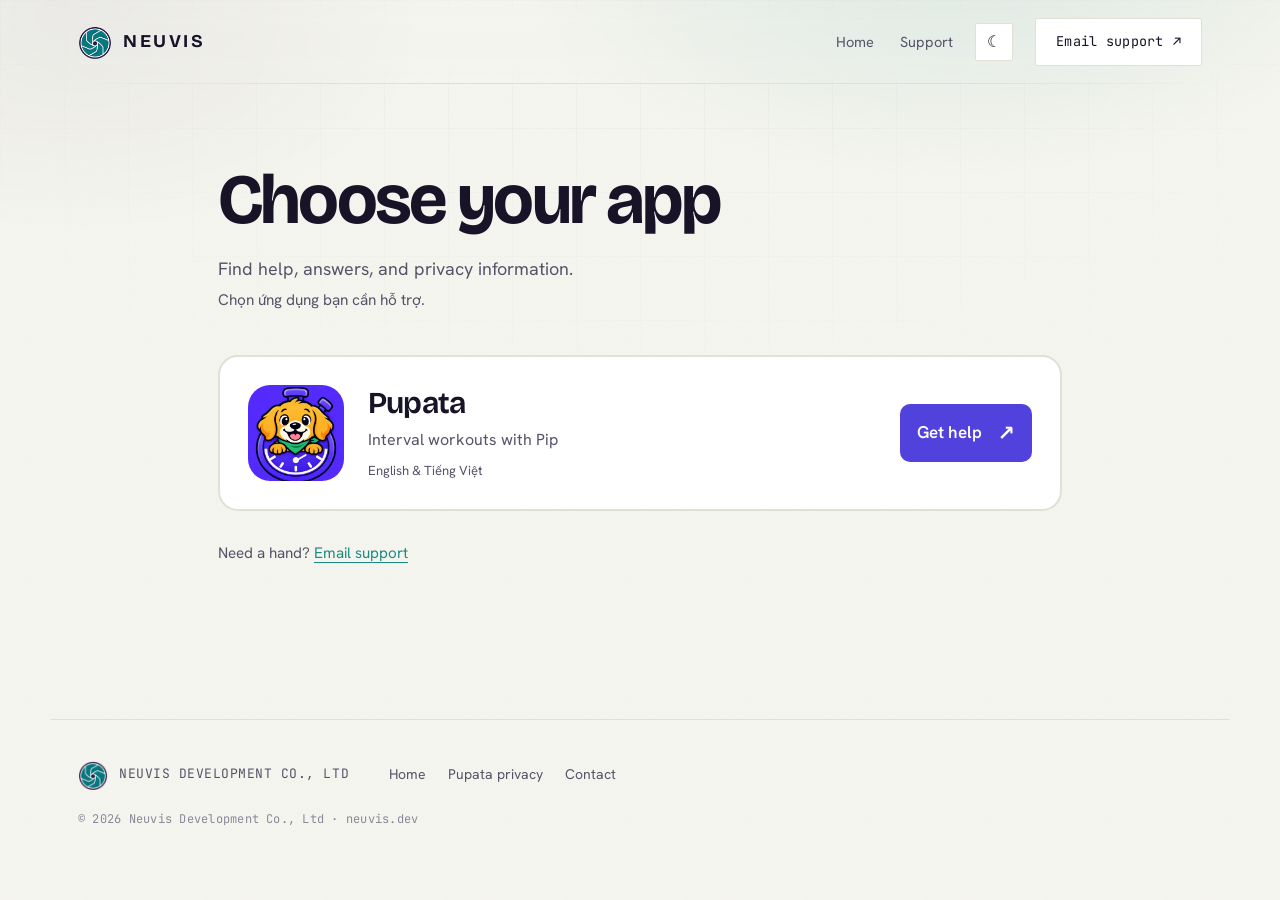
==== commit a2673cec: "Add app picker and Pupata-themed support" ====
--- a/support/index.html
+++ b/support/index.html
@@ -3,13 +3,13 @@
 <head>
 <meta charset="UTF-8" />
 <meta name="viewport" content="width=device-width, initial-scale=1.0" />
-<title>Pupata support &amp; privacy — Neuvis</title>
-<meta name="description" content="English and Vietnamese support, privacy details, and contact information for the Pupata movement timer." />
+<title>App support — Neuvis</title>
+<meta name="description" content="Choose your Neuvis app for help, troubleshooting, and privacy information." />
 <meta name="theme-color" content="#f5f5f0" />
 
 <meta property="og:type" content="website" />
-<meta property="og:title" content="Pupata support &amp; privacy" />
-<meta property="og:description" content="Help, privacy details, and contact information for Pupata." />
+<meta property="og:title" content="Neuvis app support" />
+<meta property="og:description" content="Choose your app to find support and privacy information." />
 <meta property="og:image" content="https://neuvis.dev/assets/og.png" />
 <meta property="og:url" content="https://neuvis.dev/support/" />
 <meta name="twitter:card" content="summary_large_image" />
@@ -24,201 +24,65 @@
 <link rel="preconnect" href="https://fonts.gstatic.com" crossorigin />
 <link href="https://fonts.googleapis.com/css2?family=Bricolage+Grotesque:opsz,wght@12..96,400;12..96,500;12..96,600;12..96,700;12..96,800&amp;family=Hanken+Grotesk:wght@400;500;600&amp;family=JetBrains+Mono:wght@400;500&amp;display=swap" rel="stylesheet" />
 <link rel="stylesheet" href="../styles.css" />
+<link rel="stylesheet" href="selector.css" />
+<script>
+// Keep previously published app-specific bookmarks working after the picker move.
+(function () {
+  var legacy = ['#privacy', '#english', '#tieng-viet', '#contact'];
+  function redirectLegacyBookmark() {
+    if (legacy.indexOf(location.hash) !== -1) {
+      location.replace('pupata/' + location.hash);
+    }
+  }
+  window.addEventListener('hashchange', redirectLegacyBookmark);
+  redirectLegacyBookmark();
+})();
+</script>
 </head>
 <body>
 <div class="grain" aria-hidden="true"></div>
 <div class="grid-bg" aria-hidden="true"></div>
-
 <header class="nav" id="top">
   <a class="nav__brand" href="../" aria-label="Neuvis home">
     <img src="../assets/mark.png" alt="" class="nav__mark" width="34" height="34" />
     <span class="nav__name">NEUVIS</span>
   </a>
-  <nav class="nav__links" aria-label="Support page">
-    <a href="#english">English</a>
-    <a href="#tieng-viet" lang="vi">Tiếng Việt</a>
-    <a href="#privacy">Privacy</a>
+  <nav class="nav__links" aria-label="Primary">
+    <a href="../">Home</a>
+    <a href="./" aria-current="page">Support</a>
   </nav>
   <button class="theme" id="themeBtn" aria-label="Switch to dark mode" title="Toggle theme"><span class="theme__icon">☾</span></button>
-  <a href="mailto:support@neuvis.dev" class="btn btn--ghost nav__cta">
-    <span>Email support</span><i class="arrow">↗</i>
-  </a>
+  <a href="mailto:support@neuvis.dev" class="btn btn--ghost nav__cta"><span>Email support</span><i class="arrow" aria-hidden="true">↗</i></a>
   <button class="nav__menu" aria-label="Menu" id="menuBtn">≡</button>
 </header>
-
-<main class="support-page">
-  <section class="support-hero">
-    <p class="hero__eyebrow reveal"><span class="dot"></span>Product support · Pupata</p>
-    <h1 class="support-hero__title reveal" style="--d:1">Move with Pip.<br /><em>We can help.</em></h1>
-    <p class="support-hero__lede reveal" style="--d:2">
-      Support and privacy information for Pupata, a gentle movement timer from Neuvis.
-      Trợ giúp và thông tin quyền riêng tư cho ứng dụng Pupata.
-    </p>
-    <div class="support-hero__actions reveal" style="--d:3">
-      <a href="mailto:support@neuvis.dev" class="btn btn--solid"><span>support@neuvis.dev</span><i class="arrow">↗</i></a>
-      <a href="#privacy" class="btn btn--ghost"><span>Privacy · Quyền riêng tư</span></a>
-    </div>
-    <p class="policy-meta reveal" style="--d:4">Updated 14 September 2026 · Cập nhật ngày 14 tháng 9 năm 2026</p>
-  </section>
-
-  <div class="support-shell">
-    <aside class="support-toc" aria-label="On this page">
-      <span class="kicker">On this page</span>
-      <nav>
-        <a href="#english"><span>01</span> English support</a>
-        <a href="#tieng-viet"><span>02</span> Hỗ trợ tiếng Việt</a>
-        <a href="#privacy"><span>03</span> Privacy · Quyền riêng tư</a>
-        <a href="#contact"><span>04</span> Contact · Liên hệ</a>
-      </nav>
-    </aside>
-
-    <div class="support-content">
-      <section class="support-section" id="english" lang="en">
-        <span class="kicker">01 — English support</span>
-        <h2>Help with Pupata</h2>
-        <p class="support-section__intro">Pupata keeps short movement sessions, progress, and Pip's rewards easy to manage. Try these steps first.</p>
-
-        <div class="support-grid">
-          <article class="support-card">
-            <span class="support-card__no">01</span>
-            <h3>Sessions and sound</h3>
-            <p>Pupata pauses a running timer when the app leaves the foreground. Reopen Pupata and choose to continue or end the session. Check Sound, Haptics, and Reduce Motion in Settings if cues or animation do not match your preference.</p>
-          </article>
-          <article class="support-card">
-            <span class="support-card__no">02</span>
-            <h3>Reminders</h3>
-            <p>Enable reminders inside Pupata, then allow notifications in iOS Settings. If reminders stop, confirm notification permission and the scheduled time in Pupata.</p>
-          </article>
-          <article class="support-card">
-            <span class="support-card__no">03</span>
-            <h3>iCloud sync</h3>
-            <p>Sign in to iCloud on the device and enable iCloud sync in Pupata. Keep the app open briefly after a change so it can finish. Sync requires network access and the same iCloud account on each device.</p>
-          </article>
-          <article class="support-card">
-            <span class="support-card__no">04</span>
-            <h3>Cosmetic packs</h3>
-            <p>This version of Pupata has no paid pack available. Future purchases, if offered, will be cosmetic packs only. Level-earned outfits and progress rewards will remain earned in the app.</p>
-          </article>
+<main class="support-picker">
+  <div class="picker-heading">
+    <h1>Choose your app</h1>
+    <p>Find help, answers, and privacy information.</p>
+    <p class="picker-translation" lang="vi">Chọn ứng dụng bạn cần hỗ trợ.</p>
+  </div>
+  <ul class="app-list" aria-label="Apps">
+    <!-- Add each app here with its own support route, icon, and identity. -->
+    <li>
+      <a class="app-choice app-choice--pupata" href="pupata/" aria-label="Pupata support">
+        <img class="app-choice__icon" src="../assets/pupata/icon.png" width="96" height="96" alt="" />
+        <div class="app-choice__copy">
+          <h2>Pupata</h2>
+          <p>Interval workouts with Pip</p>
+          <span class="app-choice__languages">English &amp; Tiếng Việt</span>
         </div>
-
-        <div class="support-callout">
-          <h3>Sending diagnostics</h3>
-          <p>Settings includes an export for technical diagnostics. Review the export before attaching it to an email. You can also tell us your iOS version, Pupata version, and the steps that led to the problem.</p>
-        </div>
-      </section>
-
-      <section class="support-section" id="tieng-viet" lang="vi">
-        <span class="kicker">02 — Hỗ trợ tiếng Việt</span>
-        <h2>Trợ giúp với Pupata</h2>
-        <p class="support-section__intro">Pupata giúp bạn quản lý các buổi vận động ngắn, tiến trình và phần thưởng của Pip. Bạn có thể thử các bước sau trước.</p>
-
-        <div class="support-grid">
-          <article class="support-card">
-            <span class="support-card__no">01</span>
-            <h3>Buổi tập và âm thanh</h3>
-            <p>Pupata tạm dừng bộ đếm giờ đang chạy khi ứng dụng không còn ở màn hình trước. Hãy mở lại Pupata rồi chọn tiếp tục hoặc kết thúc buổi tập. Kiểm tra Âm thanh, Rung phản hồi và Giảm chuyển động trong Cài đặt nếu tín hiệu hoặc chuyển động chưa đúng ý bạn.</p>
-          </article>
-          <article class="support-card">
-            <span class="support-card__no">02</span>
-            <h3>Lời nhắc</h3>
-            <p>Bật lời nhắc trong Pupata, sau đó cho phép thông báo trong phần Cài đặt của iOS. Nếu lời nhắc ngừng hoạt động, hãy kiểm tra lại quyền thông báo và giờ nhắc trong Pupata.</p>
-          </article>
-          <article class="support-card">
-            <span class="support-card__no">03</span>
-            <h3>Đồng bộ iCloud</h3>
-            <p>Đăng nhập iCloud trên thiết bị và bật đồng bộ iCloud trong Pupata. Giữ ứng dụng mở một lúc sau khi thay đổi để hoàn tất đồng bộ. Các thiết bị cần có mạng và dùng cùng tài khoản iCloud.</p>
-          </article>
-          <article class="support-card">
-            <span class="support-card__no">04</span>
-            <h3>Gói trang phục</h3>
-            <p>Phiên bản Pupata này chưa có gói trả phí. Nếu được cung cấp sau này, giao dịch chỉ dành cho các gói trang trí. Trang phục theo cấp độ và phần thưởng tiến trình vẫn phải được mở khóa trong ứng dụng.</p>
-          </article>
-        </div>
-
-        <div class="support-callout">
-          <h3>Gửi dữ liệu chẩn đoán</h3>
-          <p>Trong Cài đặt có chức năng xuất dữ liệu chẩn đoán kỹ thuật. Hãy xem lại tệp trước khi đính kèm vào email. Bạn cũng có thể cho chúng tôi biết phiên bản iOS, phiên bản Pupata và các bước dẫn đến sự cố.</p>
-        </div>
-      </section>
-
-      <section class="support-section privacy-section" id="privacy">
-        <span class="kicker">03 — Privacy · Quyền riêng tư</span>
-        <h2>Pupata privacy notice</h2>
-        <p class="support-section__intro">This notice explains what the current version of Pupata stores and which service providers it uses. It is available in English and Vietnamese.</p>
-
-        <div class="privacy-language" lang="en">
-          <h3>Information on your device</h3>
-          <p>Pupata stores your settings, completed-session history, progress, rewards, equipped items, and reminder choices on your device. Pupata does not provide its own account login. Workout reminders are scheduled through iOS after you grant notification permission.</p>
-
-          <h3>Optional iCloud sync</h3>
-          <p>If you enable iCloud sync, Pupata stores a versioned progress record in your private Apple CloudKit database. It can include completed sessions, routine timing and completion details, settings, progress and rewards, cosmetic ownership records, and the equipped item. The analytics consent setting is excluded from the iCloud record. Neuvis does not read your private records during normal support.</p>
-          <p>Deleting local data in Pupata clears the current device only; an existing iCloud copy is not deleted by that action. iCloud processing is provided by Apple under its <a class="inline-link" href="https://www.apple.com/legal/privacy/" rel="noopener noreferrer">privacy policy</a>.</p>
-
-          <h3>Optional product analytics</h3>
-          <p>“Share anonymous usage” is off by default. If you turn it on, Pupata initializes PostHog and sends only three event types: onboarding completed, workout started, and workout completed. Event properties use broad categories such as language, routine, rounds, duration, completion, and reward ranges.</p>
-          <p>Pupata does not send workout records, record identifiers, calendar dates, free-form text, taps, screens, session replay, screenshots, or precise location to PostHog. It does not create identifiable person profiles or use an IP address to enrich location. The PostHog project is hosted in the United States. Turning analytics off stops future capture and resets the anonymous analytics identity. PostHog processes this data under its <a class="inline-link" href="https://posthog.com/privacy" rel="noopener noreferrer">privacy notice</a>.</p>
-
-          <h3>Purchase infrastructure</h3>
-          <p>RevenueCat helps Pupata verify and restore future cosmetic pack purchases. It can receive an anonymous app user identifier, store transaction information, and purchase ownership status for those functions. This service operates independently of the optional PostHog setting. No paid packs are available in this version.</p>
-          <p>Apple handles App Store payments. RevenueCat processes purchase information under its <a class="inline-link" href="https://www.revenuecat.com/privacy/" rel="noopener noreferrer">privacy policy</a>.</p>
-
-          <h3>Sharing and choices</h3>
-          <p>Neuvis does not sell your personal information and Pupata contains no advertising. Data is shared with Apple, PostHog, or RevenueCat only for the functions described above. You can leave analytics off, turn it off later, disable iCloud sync, revoke notification permission, or delete local data from Pupata Settings.</p>
-        </div>
-
-        <hr class="language-rule" />
-
-        <div class="privacy-language" lang="vi">
-          <h2>Thông báo quyền riêng tư của Pupata</h2>
-          <p>Thông báo này giải thích dữ liệu mà phiên bản Pupata hiện tại lưu trữ và các nhà cung cấp dịch vụ mà ứng dụng sử dụng.</p>
-
-          <h3>Thông tin trên thiết bị</h3>
-          <p>Pupata lưu trên thiết bị các tùy chọn cài đặt, lịch sử buổi tập đã hoàn thành, tiến trình, phần thưởng, vật phẩm đang dùng và lựa chọn lời nhắc. Pupata không có hệ thống tài khoản riêng. Lời nhắc tập luyện được lên lịch qua iOS sau khi bạn cho phép thông báo.</p>
-
-          <h3>Đồng bộ iCloud không bắt buộc</h3>
-          <p>Nếu bạn bật đồng bộ iCloud, Pupata lưu một bản ghi tiến trình có phiên bản trong cơ sở dữ liệu Apple CloudKit riêng tư của bạn. Bản ghi có thể gồm các buổi tập đã hoàn thành, thời lượng và kết quả bài tập, cài đặt, tiến trình và phần thưởng, quyền sở hữu vật phẩm trang trí và vật phẩm đang dùng. Lựa chọn chia sẻ dữ liệu phân tích không được đưa vào bản ghi iCloud. Neuvis không đọc bản ghi riêng tư của bạn trong quá trình hỗ trợ thông thường.</p>
-          <p>Thao tác xóa dữ liệu cục bộ trong Pupata chỉ xóa dữ liệu trên thiết bị hiện tại; bản sao hiện có trên iCloud không bị xóa theo thao tác đó. Apple cung cấp và xử lý iCloud theo <a class="inline-link" href="https://www.apple.com/vn/legal/privacy/" rel="noopener noreferrer">chính sách quyền riêng tư</a> của Apple.</p>
-
-          <h3>Góp ý qua dữ liệu sử dụng</h3>
-          <p>“Chia sẻ dữ liệu sử dụng ẩn danh” mặc định ở trạng thái tắt. Nếu bạn bật tùy chọn này, Pupata khởi tạo PostHog và chỉ gửi ba loại sự kiện: hoàn tất làm quen, bắt đầu buổi tập và hoàn thành buổi tập. Thuộc tính sự kiện chỉ dùng các nhóm thông tin khái quát như ngôn ngữ, bài tập, số vòng, thời lượng, mức độ hoàn thành và khoảng phần thưởng.</p>
-          <p>Pupata không gửi cho PostHog nhật ký buổi tập, mã bản ghi, ngày theo lịch, nội dung tự do, thao tác chạm, màn hình, bản ghi phiên, ảnh chụp màn hình hay vị trí chính xác. Ứng dụng không tạo hồ sơ người dùng định danh và không dùng địa chỉ IP để bổ sung thông tin vị trí. Dự án PostHog được lưu trữ tại Hoa Kỳ. Khi tắt phân tích, Pupata dừng gửi sự kiện mới và đặt lại danh tính phân tích ẩn danh. PostHog xử lý dữ liệu theo <a class="inline-link" href="https://posthog.com/privacy" rel="noopener noreferrer">thông báo quyền riêng tư</a> của họ.</p>
-
-          <h3>Mua gói trang trí</h3>
-          <p>RevenueCat giúp Pupata xác minh và khôi phục các giao dịch mua gói trang trí trong tương lai. RevenueCat có thể nhận mã người dùng ứng dụng ẩn danh, thông tin giao dịch của cửa hàng và trạng thái sở hữu giao dịch cho các chức năng này. Dịch vụ này hoạt động độc lập với tùy chọn PostHog. Phiên bản này chưa có gói trả phí.</p>
-          <p>Apple xử lý thanh toán trên App Store. RevenueCat xử lý thông tin giao dịch theo <a class="inline-link" href="https://www.revenuecat.com/privacy/" rel="noopener noreferrer">chính sách quyền riêng tư</a> của họ.</p>
-
-          <h3>Chia sẻ dữ liệu và lựa chọn của bạn</h3>
-          <p>Neuvis không bán thông tin cá nhân của bạn và Pupata không có quảng cáo. Dữ liệu chỉ được chia sẻ với Apple, PostHog hoặc RevenueCat cho các chức năng đã mô tả ở trên. Bạn có thể không bật phân tích, tắt tùy chọn này sau đó, tắt đồng bộ iCloud, thu hồi quyền thông báo hoặc xóa dữ liệu cục bộ trong Cài đặt của Pupata.</p>
-        </div>
-      </section>
-
-      <section class="support-contact" id="contact">
-        <span class="reticle__b tl"></span><span class="reticle__b tr"></span>
-        <span class="reticle__b bl"></span><span class="reticle__b br"></span>
-        <span class="kicker">04 — Contact · Liên hệ</span>
-        <h2>Still need help?<br /><em>Vẫn cần trợ giúp?</em></h2>
-        <p>Email your question in English or Vietnamese. Please do not include passwords, payment details, or sensitive health information.</p>
-        <p lang="vi">Gửi câu hỏi bằng tiếng Anh hoặc tiếng Việt. Vui lòng không gửi mật khẩu, thông tin thanh toán hoặc thông tin sức khỏe nhạy cảm.</p>
-        <a href="mailto:support@neuvis.dev" class="btn btn--solid btn--lg"><span>support@neuvis.dev</span><i class="arrow">↗</i></a>
-      </section>
-    </div>
-  </div>
+        <span class="app-choice__action">Get help <span aria-hidden="true">↗</span></span>
+      </a>
+    </li>
+  </ul>
+  <p class="picker-contact">Need a hand? <a href="mailto:support@neuvis.dev">Email support</a></p>
+  <noscript><p id="privacy">Looking for privacy information? <a href="pupata/#privacy">Read Pupata’s privacy notice.</a></p></noscript>
 </main>
-
 <footer class="footer">
-  <div class="footer__brand">
-    <img src="../assets/mark.png" alt="" width="30" height="30" />
-    <span>NEUVIS DEVELOPMENT CO., LTD</span>
-  </div>
-  <nav class="footer__links" aria-label="Footer">
-    <a href="../">Home</a>
-    <a href="./">Support</a>
-    <a href="#privacy">Privacy</a>
-    <a href="mailto:support@neuvis.dev">Contact</a>
-  </nav>
+  <div class="footer__brand"><img src="../assets/mark.png" alt="" width="30" height="30" /><span>NEUVIS DEVELOPMENT CO., LTD</span></div>
+  <nav class="footer__links" aria-label="Footer"><a href="../">Home</a><a href="pupata/#privacy">Pupata privacy</a><a href="mailto:support@neuvis.dev">Contact</a></nav>
   <p class="footer__legal">© <span id="yr">2026</span> Neuvis Development Co., Ltd · neuvis.dev</p>
 </footer>
-
 <script src="../script.js"></script>
 </body>
 </html>
--- a/support/selector.css
+++ b/support/selector.css
@@ -0,0 +1,34 @@
+/* The app picker belongs to Neuvis; each destination owns its app theme. */
+.support-picker { max-width: 900px; margin: 0 auto; padding: 78px 28px 100px; min-height: calc(100svh - 265px); }
+.picker-heading { margin-bottom: 42px; }
+.picker-heading h1 { font-family: var(--display); font-size: clamp(2.5rem, 6vw, 4.4rem); font-weight: 700; letter-spacing: -.04em; line-height: 1.08; }
+.picker-heading p { margin-top: 17px; color: var(--muted); font-size: 1.12rem; }
+.picker-heading .picker-translation { margin-top: 5px; font-size: .96rem; }
+.app-list { list-style: none; display: grid; gap: 20px; }
+.app-choice { display: flex; align-items: center; gap: 24px; padding: 28px; border: 2px solid var(--line); background: var(--surface); border-radius: 20px; transition: border-color .18s ease, transform .18s ease, box-shadow .18s ease; }
+.app-choice:hover { border-color: #7565ef; transform: translateY(-3px); box-shadow: 0 7px 0 rgba(81,66,222,.12); }
+.app-choice:active { transform: translateY(0); box-shadow: none; }
+.app-choice__icon { flex: 0 0 auto; width: 96px; height: 96px; border-radius: 23%; object-fit: cover; }
+.app-choice__copy { flex: 1; min-width: 0; }
+.app-choice h2 { font-family: var(--display); font-size: 1.9rem; font-weight: 650; letter-spacing: -.025em; line-height: 1.2; }
+.app-choice__copy p { color: var(--muted); font-size: 1rem; margin-top: 6px; }
+.app-choice__languages { display: block; color: var(--muted); font-size: .82rem; margin-top: 7px; }
+.app-choice__action { flex: 0 0 auto; display: flex; align-items: center; justify-content: center; gap: 16px; padding: 12px 17px; color: #fff; background: #5142de; border-radius: 10px; font-weight: 600; }
+.app-choice__action span { font-size: 1.3rem; }
+.picker-contact { margin-top: 30px; color: var(--muted); font-size: .95rem; }
+.picker-contact a, noscript a { color: var(--teal-br); text-decoration: underline; text-underline-offset: 4px; }
+.support-picker a:focus-visible, .nav a:focus-visible, .nav button:focus-visible { outline: 3px solid var(--teal-br); outline-offset: 5px; }
+@media (max-width: 600px) {
+  .support-picker { padding: 50px 22px 65px; min-height: calc(100svh - 280px); }
+  .picker-heading { margin-bottom: 32px; }
+  .app-choice { display: grid; grid-template-columns: 72px minmax(0,1fr); gap: 18px; padding: 24px; }
+  .app-choice__icon { width: 72px; height: 72px; }
+  .app-choice h2 { font-size: 1.7rem; }
+  .app-choice__copy p { font-size: .93rem; }
+  .app-choice__action { grid-column: 1 / -1; margin-top: 3px; justify-content: space-between; }
+}
+@media (prefers-reduced-motion: reduce) {
+  html { scroll-behavior: auto; }
+  .app-choice { transition: none; }
+  .app-choice:hover { transform: none; }
+}
